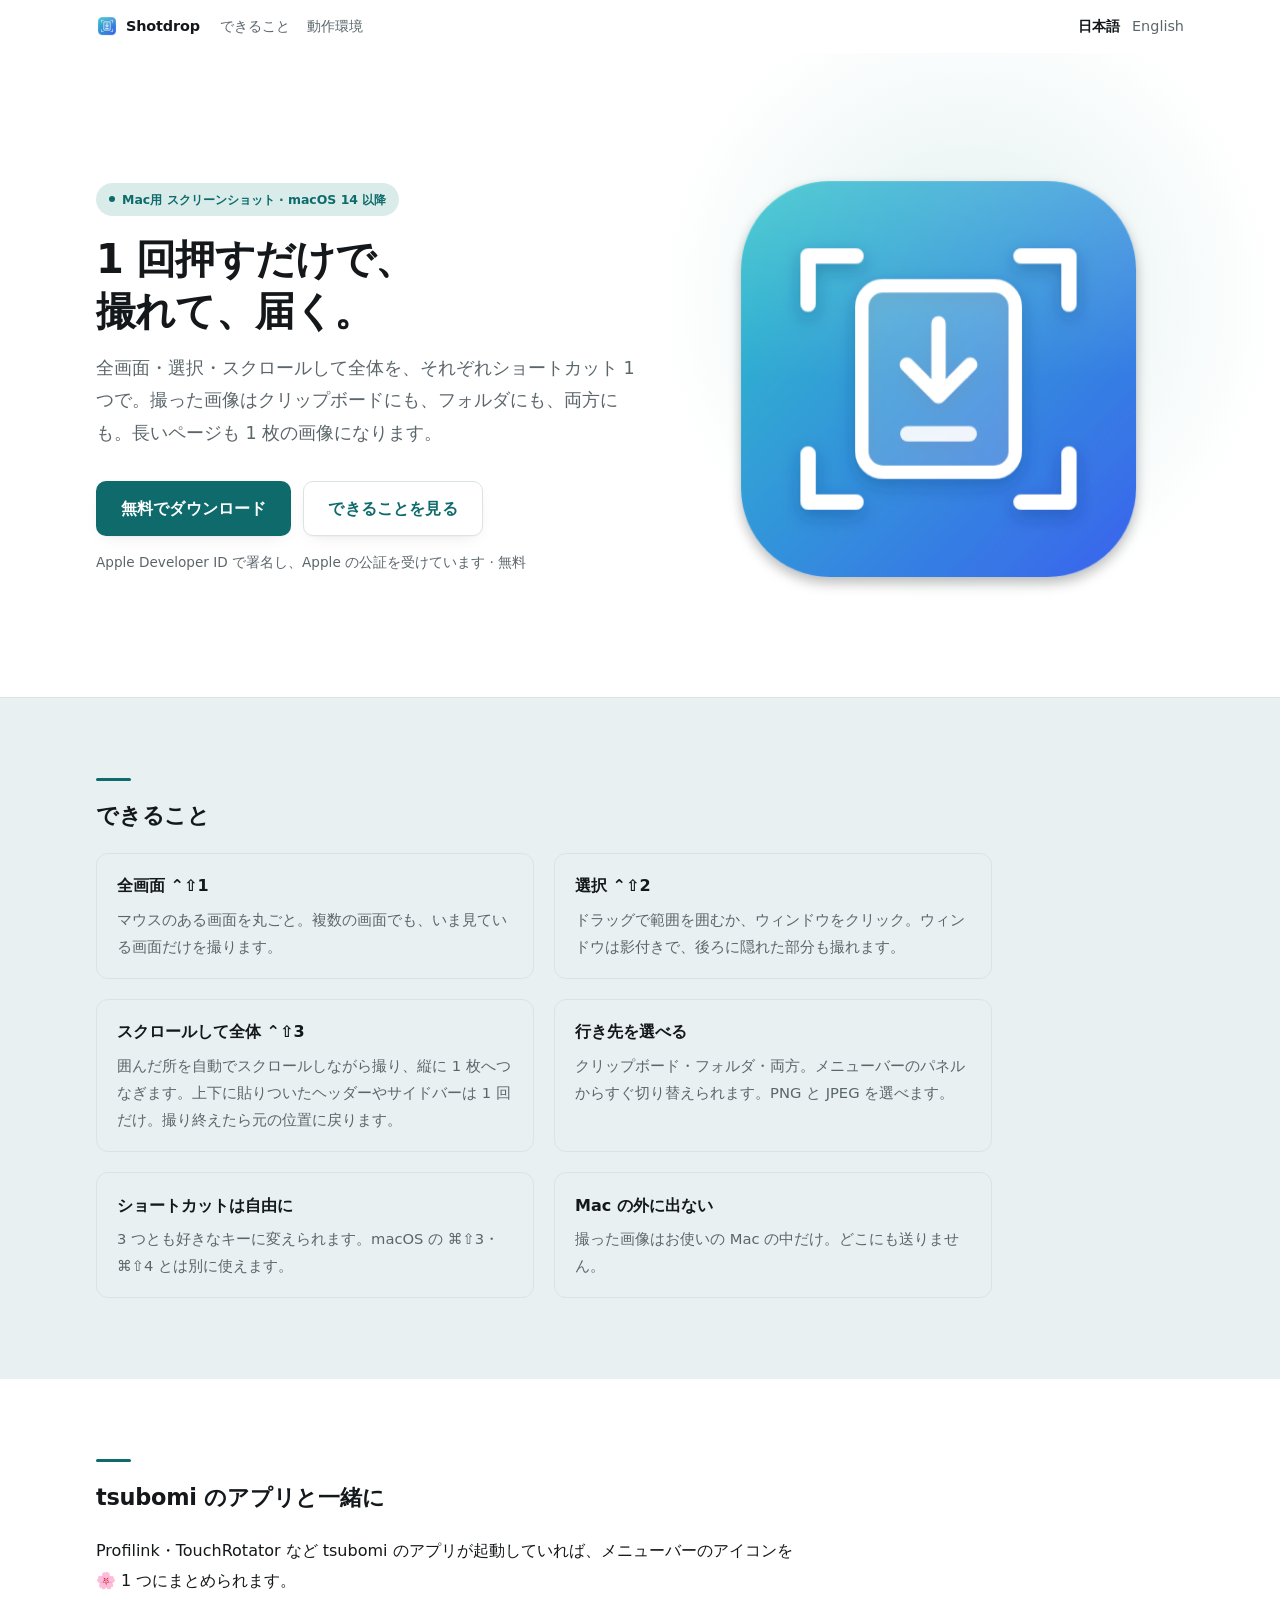
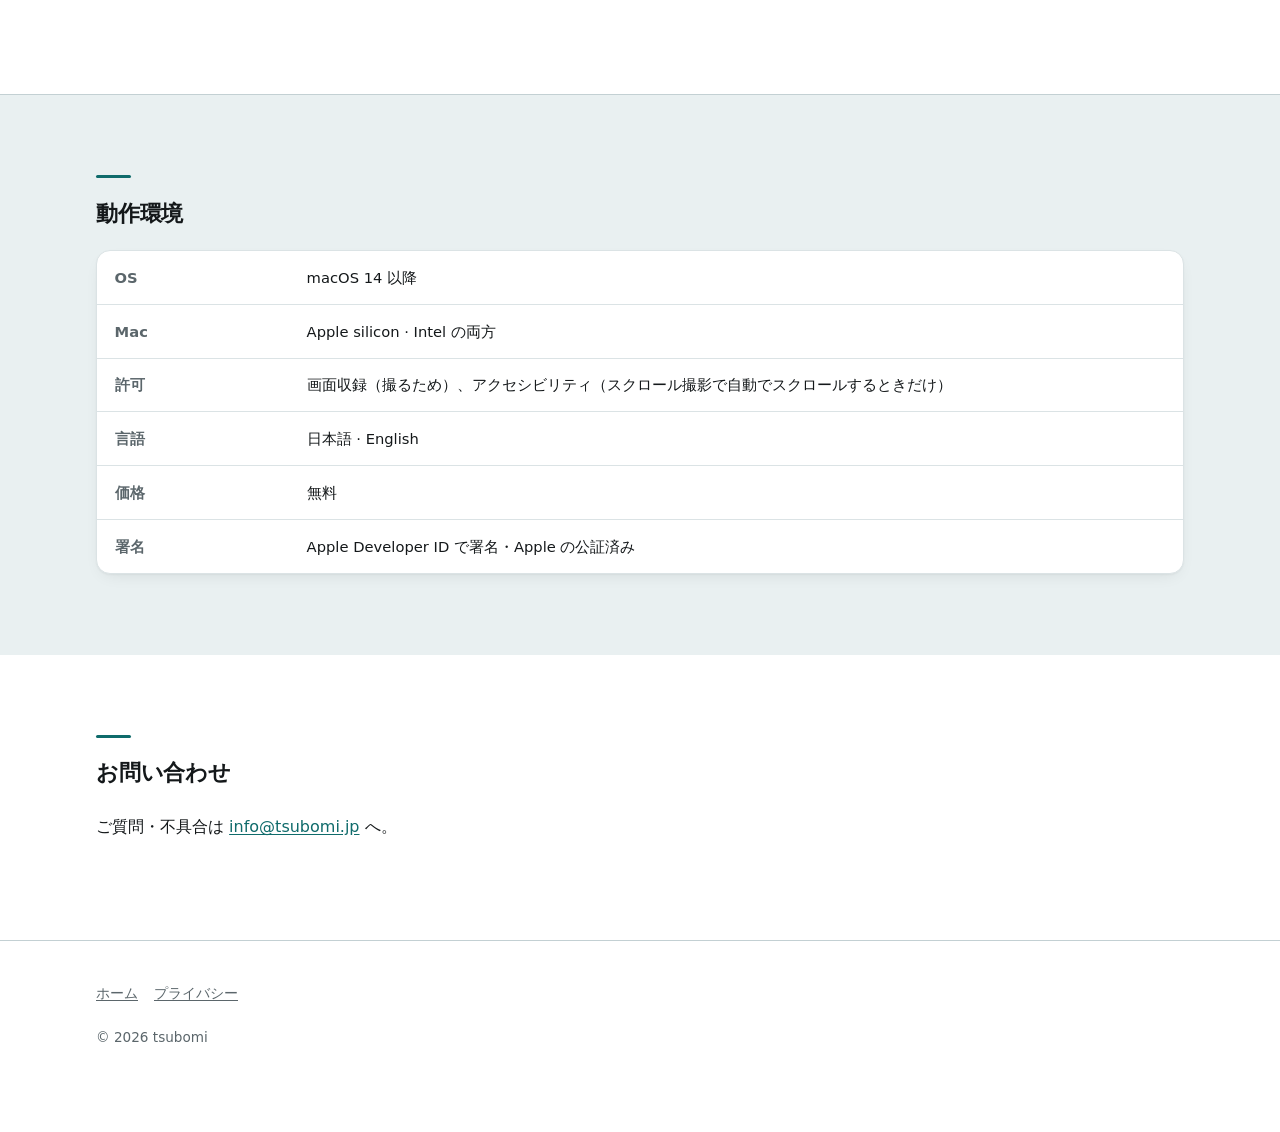
==== docs/index.html @ 03cbbf52 "サイトを更新する" ====
<!DOCTYPE html>
<html lang="ja">
<head>
<meta charset="utf-8">
<meta name="viewport" content="width=device-width, initial-scale=1">
<title>Shotdrop &mdash; Mac用 スクリーンショット</title>
<meta name="description" content="全画面・選択・スクロールして全体を、それぞれショートカット 1 つで。撮った画像はクリップボードにも、フォルダにも、両方にも。長いページも 1 枚の画像になります。">
<meta property="og:type" content="website">
<meta property="og:url" content="https://shotdrop.tsubomi.jp/">
<meta property="og:title" content="Shotdrop — Mac用 スクリーンショット">
<meta property="og:description" content="全画面・選択・スクロールして全体を、それぞれショートカット 1 つで。撮った画像はクリップボードにも、フォルダにも、両方にも。長いページも 1 枚の画像になります。">
<meta property="og:image" content="https://shotdrop.tsubomi.jp/appicon.png">
<link rel="alternate" hreflang="en" href="https://shotdrop.tsubomi.jp/en/">
<link rel="stylesheet" href="style.css">
<link rel="icon" href="appicon.png">
</head>
<body>
<header class="top"><div class="wrap">
  <a class="brand" href="index.html"><img src="appicon.png" alt="" width="22" height="22">Shotdrop</a>
  <nav class="links"><a href="#features">できること</a><a href="#specs">動作環境</a></nav>
  <nav class="langs"><a href="index.html" aria-current="true">日本語</a><a href="en/index.html">English</a></nav>
</div></header>

<div class="hero"><div class="wrap">
  <div>
    <p class="eyebrow"><i></i>Mac用 スクリーンショット &middot; macOS 14 以降</p>
    <h1>1 回押すだけで、<br>撮れて、届く。</h1>
    <p class="tagline">全画面・選択・スクロールして全体を、それぞれショートカット 1 つで。撮った画像はクリップボードにも、フォルダにも、両方にも。長いページも 1 枚の画像になります。</p>
    <div class="cta">
      <a class="button" href="https://github.com/tsubomi-devs/shotdrop-releases/releases/latest">無料でダウンロード</a>
      <a class="button ghost" href="#features">できることを見る</a>
    </div>
    <p class="note">Apple Developer ID で署名し、Apple の公証を受けています &middot; 無料</p>
  </div>
  <figure class="shot-figure">
    <img class="shot" src="appicon.png" alt="Shotdrop" width="256" height="256">
  </figure>
</div></div>

<section id="features"><div class="wrap">
  <h2>できること</h2>
  <div class="features">
    <div class="feature reveal">
      <h3>全画面 ⌃⇧1</h3>
      <p>マウスのある画面を丸ごと。複数の画面でも、いま見ている画面だけを撮ります。</p>
    </div>
    <div class="feature reveal">
      <h3>選択 ⌃⇧2</h3>
      <p>ドラッグで範囲を囲むか、ウィンドウをクリック。ウィンドウは影付きで、後ろに隠れた部分も撮れます。</p>
    </div>
    <div class="feature reveal">
      <h3>スクロールして全体 ⌃⇧3</h3>
      <p>囲んだ所を自動でスクロールしながら撮り、縦に 1 枚へつなぎます。上下に貼りついたヘッダーやサイドバーは 1 回だけ。撮り終えたら元の位置に戻ります。</p>
    </div>
    <div class="feature reveal">
      <h3>行き先を選べる</h3>
      <p>クリップボード・フォルダ・両方。メニューバーのパネルからすぐ切り替えられます。PNG と JPEG を選べます。</p>
    </div>
    <div class="feature reveal">
      <h3>ショートカットは自由に</h3>
      <p>3 つとも好きなキーに変えられます。macOS の ⌘⇧3・⌘⇧4 とは別に使えます。</p>
    </div>
    <div class="feature reveal">
      <h3>Mac の外に出ない</h3>
      <p>撮った画像はお使いの Mac の中だけ。どこにも送りません。</p>
    </div>
  </div>
</div></section>

<section><div class="wrap">
  <h2>tsubomi のアプリと一緒に</h2>
  <p>Profilink・TouchRotator など tsubomi のアプリが起動していれば、メニューバーのアイコンを 🌸 1 つにまとめられます。</p>
</div></section>

<section id="specs"><div class="wrap">
  <h2>動作環境</h2>
  <div class="scroller reveal"><table>
    <tr><th>OS</th><td>macOS 14 以降</td></tr>
    <tr><th>Mac</th><td>Apple silicon &middot; Intel の両方</td></tr>
    <tr><th>許可</th><td>画面収録（撮るため）、アクセシビリティ（スクロール撮影で自動でスクロールするときだけ）</td></tr>
    <tr><th>言語</th><td>日本語 &middot; English</td></tr>
    <tr><th>価格</th><td>無料</td></tr>
    <tr><th>署名</th><td>Apple Developer ID で署名・Apple の公証済み</td></tr>
  </table></div>
</div></section>

<section><div class="wrap">
  <h2>お問い合わせ</h2>
  <p>ご質問・不具合は <a href="mailto:info@tsubomi.jp">info@tsubomi.jp</a> へ。</p>
</div></section>

<footer><div class="wrap">
  <nav><a href="index.html">ホーム</a><a href="privacy.html">プライバシー</a></nav>
  <p>&copy; 2026 tsubomi</p>
</div></footer>
<script src="motion.js" defer></script>
</body>
</html>
---- docs/style.css ----
/* One stylesheet for every page and every language. */
:root {
  --ground: #ffffff;
  /* The band behind every other section. Biased towards the accent and dark
     enough to see: at #f5f7f8 the alternating sections were indistinguishable
     from the white ones, so the page read as one unbroken sheet. */
  --panel: #e9f0f1;
  --ink: #14181a;
  --muted: #5b666b;
  --rule: #dbe3e5;
  /* For the lines that have to carry a boundary on their own — between
     sections, and around a card that sits on the same colour as its ground. */
  --rule-strong: #c3d0d3;
  --accent: #0f6b6b;
  --accent-ink: #ffffff;
  --accent-soft: #d9ecea;
  --warn: #b23f3a;
  /* The wrong half of every before-and-after. Warm against the accent, so
     the problem and the fix are two colours rather than two glyphs. */
  --warn-soft: #fbe9e7;
  --glass: rgba(255, 255, 255, .72);
  /* On a Mac this is SF for the Latin letters and Hiragino for the
     Japanese, which is what every other app on the machine looks like. */
  --sans: -apple-system, BlinkMacSystemFont, "SF Pro Text", "Hiragino Sans",
          "Hiragino Kaku Gothic ProN", "Yu Gothic", "Noto Sans JP",
          "PingFang SC", "Microsoft YaHei", system-ui, sans-serif;
  --mono: ui-monospace, "SF Mono", Menlo, monospace;
  /* Two shadows on everything that lifts: a tight one for the edge, a wide
     soft one for the distance. One alone always looks like a sticker. */
  --shadow: 0 1px 2px rgba(16, 24, 26, .05), 0 14px 34px -10px rgba(16, 24, 26, .18);
  --shadow-soft: 0 1px 2px rgba(16, 24, 26, .04), 0 6px 18px -8px rgba(16, 24, 26, .12);
  /* Two widths: the page, and the longest a line of text is allowed to be.
     A wide screen should show more of the layout, not longer lines. */
  --page: 72rem;
  --measure: 44rem;
  --header: 3.6rem;
  /* Light only: the drawings, the screenshots and the palette were all
     built for one scheme, and half-lit versions of them looked worse than
     none. Declared so the browser's own controls follow. */
  color-scheme: light;
}

* { box-sizing: border-box; }
/* `display: inline-block` on .button otherwise wins over the browser's own
   [hidden] rule, and a button meant to be hidden shows anyway. */
[hidden] { display: none !important; }
html { scroll-behavior: smooth; }
body {
  margin: 0;
  background: var(--ground);
  color: var(--ink);
  font-family: var(--sans);
  font-size: 16px;
  line-height: 1.85;
  -webkit-font-smoothing: antialiased;
}
::selection { background: var(--accent-soft); color: var(--ink); }
:focus-visible {
  outline: 2px solid var(--accent);
  outline-offset: 3px;
  border-radius: 4px;
}
.wrap { max-width: var(--page); margin: 0 auto; padding: 0 2rem; }
@media (max-width: 40rem) { .wrap { padding: 0 1.25rem; } }

/* Paragraphs and lists stay readable however wide the window is; the
   figures, cards and tables are free to use the whole page. */
section > .wrap > p,
section > .wrap > ul,
section > .wrap > ol { max-width: var(--measure); }
/* The legal pages are one column of text; centred, they sit under the
   header rather than off to one side of a wide window. */
article { max-width: var(--measure); margin: 0 auto; }

/* Header — sticky and translucent, the way a toolbar behaves on this
   machine. The hairline and shadow only appear once the page has moved,
   so at rest the bar is not a line across an empty screen. */
.top {
  position: sticky; top: 0; z-index: 10;
  padding: .8rem 0;
  font-size: .9rem;
  background: var(--glass);
  -webkit-backdrop-filter: saturate(180%) blur(20px);
  backdrop-filter: saturate(180%) blur(20px);
  border-bottom: 1px solid transparent;
  transition: border-color .2s ease, box-shadow .2s ease;
}
.top.scrolled { border-bottom-color: var(--rule); box-shadow: 0 1px 12px rgba(16, 24, 26, .06); }
@supports not (backdrop-filter: blur(1px)) { .top { background: var(--ground); } }
.top .wrap { display: flex; align-items: center; gap: 1.25rem; flex-wrap: wrap; }
.brand {
  display: flex; align-items: center; gap: .5rem;
  font-weight: 700; text-decoration: none; color: var(--ink); letter-spacing: -.01em;
}
.brand img { width: 22px; height: 22px; border-radius: 5px; display: block; }
.links { display: flex; gap: 1.1rem; }
.links a {
  color: var(--muted); text-decoration: none;
  transition: color .15s ease;
}
.links a:hover { color: var(--ink); }
@media (max-width: 46rem) { .links { display: none; } }
.langs { margin-left: auto; display: flex; gap: .75rem; }
.langs a { color: var(--muted); text-decoration: none; transition: color .15s ease; }
.langs a:hover { color: var(--ink); }
.langs a[aria-current="true"] { color: var(--ink); font-weight: 700; }

/* Anchors land below the sticky bar rather than under it. */
section[id] { scroll-margin-top: calc(var(--header) + 1rem); }

/* Hero — two columns once there is room for them, so a desktop window is
   not one narrow ribbon of text down the middle. The wash behind it is one
   soft circle of the accent, the only decoration on the page. */
.hero {
  position: relative; overflow: hidden;
  padding: 4rem 0 3.5rem; border-bottom: 1px solid var(--rule);
}
.hero::before {
  content: ""; position: absolute; z-index: -1;
  top: -30%; right: -10%; width: 55rem; height: 55rem;
  background: radial-gradient(closest-side, var(--accent-soft), transparent 70%);
  opacity: .8; pointer-events: none;
}
.hero .wrap { display: grid; gap: 2.5rem; align-items: center; }
@media (min-width: 60rem) {
  .hero { padding: 5rem 0 4.5rem; }
  .hero .wrap { grid-template-columns: minmax(0, 1.1fr) minmax(0, 1fr); gap: 3.5rem; }
}
.eyebrow {
  display: inline-flex; align-items: center; gap: .45rem;
  margin: 0 0 1.1rem; padding: .3rem .8rem;
  background: var(--accent-soft); color: var(--accent);
  border-radius: 999px; font-size: .78rem; font-weight: 600;
}
.eyebrow i {
  width: 6px; height: 6px; border-radius: 50%; background: currentColor;
  animation: blink 2.4s ease-in-out infinite;
}
h1 {
  font-size: 2.25rem; line-height: 1.3; margin: 0 0 .9rem;
  font-weight: 700; letter-spacing: -.02em;
  text-wrap: balance;
  /* Japanese and Chinese break between any two characters. Left alone, a
     heading splits a word in half at exactly the wrong width. */
  line-break: strict; overflow-wrap: normal;
}
@media (min-width: 60rem) { h1 { font-size: 2.5rem; } }
.tagline { font-size: 1.1rem; color: var(--muted); margin: 0 0 2rem; max-width: 34rem; }
.cta { display: flex; gap: .75rem; flex-wrap: wrap; align-items: center; }
.button {
  display: inline-block; padding: .72rem 1.5rem; border-radius: 10px;
  background: var(--accent); color: var(--accent-ink);
  text-decoration: none; font-weight: 600; letter-spacing: .01em;
  border: 1px solid transparent; box-shadow: var(--shadow-soft);
  transition: transform .12s ease, box-shadow .12s ease, border-color .12s ease;
}
.button:hover { transform: translateY(-1px); box-shadow: var(--shadow); }
.button:active { transform: translateY(0); box-shadow: none; }
.button.ghost {
  background: var(--ground); color: var(--accent);
  border-color: var(--rule); box-shadow: var(--shadow-soft);
}
.button.ghost:hover { border-color: var(--accent); }
.note { color: var(--muted); font-size: .85rem; margin: .9rem 0 0; max-width: var(--measure); }

/* The screenshots are framed as windows — three lights and a title bar — so
   a picture of one pane reads as the app rather than as a cropped rectangle.
   Held to 460px: the captures are 590px wide and no more, and shown any
   larger a Retina screen stretches them and they go soft. */
.macwin {
  max-width: 460px; border-radius: 12px; overflow: hidden;
  background: var(--ground); border: 1px solid var(--rule);
  box-shadow: var(--shadow);
  transition: transform .3s ease, box-shadow .3s ease;
}
.macwin:hover { transform: translateY(-2px); }
.macwin-bar {
  display: flex; align-items: center; gap: 6px;
  padding: .5rem .7rem; border-bottom: 1px solid var(--rule);
  background: linear-gradient(180deg, var(--panel), var(--ground));
}
.macwin-bar i { width: 11px; height: 11px; border-radius: 50%; }
.macwin-bar i:nth-child(1) { background: #ff5f57; }
.macwin-bar i:nth-child(2) { background: #febc2e; }
.macwin-bar i:nth-child(3) { background: #28c840; }
.macwin-bar span { margin-left: .4rem; font-size: .72rem; font-weight: 600; color: var(--muted); }
img.shot { display: block; width: 100%; height: auto; margin: 0; }
/* アプリの画面写真は、撮った大きさ（pt）より大きく引き伸ばさない。写真は 3 倍の細かさで
   撮っているので、この上限までなら Retina の画面でもくっきり見える。 */
img.shot.menu-panel { max-width: 380px; border-radius: 26px; box-shadow: 0 18px 50px rgba(0,0,0,.18), 0 0 0 1px rgba(0,0,0,.06); }
.macwin.app { max-width: 440px; margin: 0 auto; }
.shot-figure { margin: 0; display: grid; justify-items: center; }
.shot-figure figcaption { max-width: 460px; margin-top: .9rem; font-size: .8rem; color: var(--muted); }
@media (max-width: 60rem) { .shot-figure { margin-top: 1rem; } }

/* Sections. Every other one sits on a band of colour, so where one topic
   ends and the next begins is visible from across the room rather than
   only on the hairline between them. */
section { padding: 3.5rem 0; border-bottom: 1px solid var(--rule-strong); }
@media (min-width: 60rem) { section { padding: 5rem 0; } }
/* Odd rather than even: the first section is the long one, and its four
   features need a band behind them for the cards to sit on. */
body > section:nth-of-type(odd) { background: var(--panel); border-bottom-color: transparent; }
/* A short accent rule over each heading — the mark that says a new section
   starts here. */
h2 {
  position: relative; padding-top: 1.1rem;
  font-size: 1.4rem; margin: 0 0 1rem; letter-spacing: -.01em; text-wrap: balance;
}
h2::before {
  content: ""; position: absolute; top: 0; left: 0;
  width: 2.2rem; height: 3px; border-radius: 2px; background: var(--accent);
}
/* The one line under a section heading. Short by design: everything else
   belongs to the feature it describes. */
.lede { margin: 0 0 2.5rem; color: var(--muted); font-size: 1rem; }
h3 { font-size: 1rem; margin: 2rem 0 .3rem; }
p { margin: 1.15rem 0; }
ul, ol { padding-left: 1.3rem; margin: .8rem 0; }
li { margin: .35rem 0; }
a { color: var(--accent); text-underline-offset: 2px; }
code { font-family: var(--mono); font-size: .88em; background: var(--panel); padding: .1em .35em; border-radius: 4px; }

.features { display: grid; gap: 1.25rem; grid-template-columns: repeat(auto-fit, minmax(15rem, 1fr)); }
/* Two by two rather than three and a gap. */
@media (min-width: 56rem) { .features { grid-template-columns: 1fr 1fr; max-width: 56rem; } }
/* Tinted, because this section sits on the white band: a white card on a
   white ground is a rectangle of hairline and nothing else. */
.feature {
  background: var(--panel); border: 1px solid var(--rule); border-radius: 12px;
  padding: 1.1rem 1.25rem;
  transition: transform .2s ease, box-shadow .2s ease, border-color .2s ease;
}
.feature:hover { transform: translateY(-2px); box-shadow: var(--shadow); border-color: var(--accent); }
.feature h3 { margin: 0 0 .3rem; }
.feature p { margin: 0; font-size: .92rem; color: var(--muted); }

/* A feature and the picture of it, side by side; every other one flipped so
   the page alternates instead of marching down one edge. */
/* Each one is a card. A rule and a stretch of white between them was not
   enough — four features read as one continuous column of text, with no
   sign of where one ended and the next began. An edge all the way round
   says it plainly. */
.showcase {
  display: grid; gap: 1.75rem; align-items: start;
  background: var(--ground); border: 1px solid var(--rule);
  border-radius: 16px; padding: 1.6rem; box-shadow: var(--shadow-soft);
}
@media (min-width: 56rem) { .showcase { padding: 2.25rem; } }
.showcase + .showcase { margin-top: 1.5rem; }
.showcase-text { max-width: var(--measure); }
.showcase-text h3 {
  display: flex; align-items: baseline; gap: .6rem;
  font-size: 1.2rem; margin: 0 0 .4rem; letter-spacing: -.01em;
}
.showcase-text .num {
  flex: none; width: 1.6rem; height: 1.6rem; border-radius: 50%;
  background: var(--accent); color: var(--accent-ink);
  font-size: .8rem; font-weight: 700; line-height: 1.6rem; text-align: center;
  align-self: flex-start; transform: translateY(.15rem);
}
.showcase-text p { margin: 1rem 0 0; color: var(--muted); font-size: .95rem; }
.showcase-text .step {
  margin-top: 1.4rem; padding-left: .9rem; border-left: 2px solid var(--accent-soft);
  font-size: .85rem; color: var(--muted);
}
.showcase-text .step b { color: var(--ink); }
@media (min-width: 56rem) {
  .showcase { grid-template-columns: minmax(0, 1fr) minmax(0, 1fr); gap: 3rem; }
  .showcase.flip .showcase-text { order: 2; }
}

/* Figures. These are drawings, not screenshots: they explain what happens,
   and they are built from the page's own colours so they follow the theme. */
.fig { margin: 0; }
.fig figcaption { margin-top: .8rem; font-size: .82rem; color: var(--muted); line-height: 1.7; }
.stage {
  background: var(--panel); border: 1px solid var(--rule); border-radius: 14px;
  padding: 1.15rem;
}

/* Touch offset: the same panel with the correction off and on. */
.compare { display: grid; grid-template-columns: 1fr 1fr; gap: 1rem; }
.case { text-align: center; }
.case .stand { display: block; width: 22%; height: 9px; margin: 0 auto; background: #cfd8da; }
.case .stand::after {
  content: ""; display: block; width: 300%; height: 6px; margin: 0 -100%;
  border-radius: 3px; background: #cfd8da;
}
.case b { display: block; margin-top: .8rem; font-size: .82rem; }
.case.bad b { color: var(--warn); }
.case.good b { color: var(--accent); }
/* Drawn as the monitor it is: a dark bezel, and a neck and foot below. */
.panel {
  position: relative; aspect-ratio: 3 / 4; border-radius: 10px;
  border: 7px solid #2f3a3e; background: var(--ground);
  background-image: linear-gradient(var(--rule) 1px, transparent 1px),
                    linear-gradient(90deg, var(--rule) 1px, transparent 1px);
  background-size: 25% 25%;
}
.touch {
  position: absolute; left: 30%; top: 30%;
  width: 1.5rem; height: 1.5rem; margin: -.75rem 0 0 -.75rem;
  border-radius: 50%; border: 2px solid var(--accent); background: var(--accent-soft);
}
.touch::after {
  content: ""; position: absolute; inset: -.45rem;
  border-radius: 50%; border: 1px dashed var(--accent); opacity: .45;
}
/* The finger is still on the glass, so the touch keeps ringing. */
.touch::before {
  content: ""; position: absolute; inset: -2px;
  border-radius: 50%; border: 2px solid var(--accent);
  animation: ripple 2.4s cubic-bezier(.2, .6, .3, 1) infinite;
}
/* The macOS arrow, drawn rather than fetched. */
.pointer {
  position: absolute; width: 14px; height: 21px; background: var(--ink);
  clip-path: polygon(0% 0%, 0% 89%, 33% 67%, 58% 100%, 75% 94%, 50% 61%, 92% 61%);
}
.case.bad .pointer { left: 30%; top: 68%; }
.case.good .pointer { left: calc(30% + 1px); top: calc(30% + 1px); }
.offset {
  position: absolute; left: 30%; top: 34%; height: 34%;
  border-left: 2px dashed var(--warn);
}
.offset span {
  position: absolute; left: .5rem; top: 50%; transform: translateY(-50%);
  font-size: .7rem; color: var(--warn); white-space: nowrap;
}

/* What a touch does. Two columns so the gesture and its result read as a
   pair rather than a sentence. */
.gestures div {
  display: flex; gap: 1rem; align-items: baseline;
  padding: .6rem .7rem; border-radius: 6px; font-size: .9rem;
}
/* Banded rather than ruled. Six hairlines in a row read as a form to fill
   in; the bands read as a list of pairs, which is what this is. */
.gestures div:nth-child(odd) { background: var(--ground); }
.gestures b { flex: none; width: 10rem; overflow-wrap: anywhere; }
.gestures span { color: var(--muted); }
/* On a phone the two columns do not fit, so the result moves to its own
   line. Both halves have to be blocks and the result needs its arrow:
   left inline they ran together and read as one word — 「タップクリック」. */
@media (max-width: 32rem) {
  .gestures div { display: block; }
  .gestures b { display: block; width: auto; }
  .gestures span { display: block; }
  .gestures span::before { content: "→ "; color: var(--accent); font-weight: 700; }
}

/* The menu bar popup. Same rows the app puts there. */
.mock { padding: 1rem; }
.mock-bar {
  display: flex; align-items: center; gap: .5rem;
  padding: .2rem .6rem; border-radius: 7px;
  background: var(--ground); border: 1px solid var(--rule);
  font-size: .7rem; color: var(--muted);
}
.mock-bar .spacer { margin-left: auto; }
.mock-bar .glyph { width: 15px; height: 15px; display: block; }
.pop {
  width: min(17rem, 100%); margin: .5rem 0 0 auto; padding: .6rem;
  background: var(--ground); border: 1px solid var(--rule); border-radius: 14px;
  box-shadow: var(--shadow);
  font-size: .72rem; line-height: 1.5;
  transform-origin: top right;
}
.pop-head { display: flex; align-items: center; gap: .55rem; }
.pop-icon { width: 32px; height: 32px; flex: none; display: block; }
.pop-head b { display: block; font-size: .8rem; }
.pop-head small { color: var(--muted); font-size: .68rem; }
.pop-head .live { color: #2e9e5b; }
.sw {
  margin-left: auto; flex: none; position: relative;
  width: 30px; height: 18px; border-radius: 9px; background: var(--accent);
}
.sw::after {
  content: ""; position: absolute; top: 2px; right: 2px;
  width: 14px; height: 14px; border-radius: 50%; background: #fff;
}
.pop-card {
  margin-top: .5rem; padding: .5rem .6rem;
  background: var(--panel); border: 1px solid var(--rule); border-radius: 10px;
}
.pop-row { display: flex; align-items: center; gap: .5rem; margin: .2rem 0; }
.pop-row .dim { color: var(--muted); }
.pop-row .push { margin-left: auto; }
.bar { flex: 1; height: 4px; border-radius: 2px; background: var(--rule); position: relative; }
.bar i { position: absolute; left: 0; top: 0; bottom: 0; border-radius: 2px; background: var(--accent); }
.seg { display: flex; margin-top: .45rem; border: 1px solid var(--rule); border-radius: 6px; overflow: hidden; }
.seg span { flex: 1; text-align: center; padding: .1rem 0; font-size: .68rem; color: var(--muted); }
.seg span.on { background: var(--accent); color: var(--accent-ink); font-weight: 700; }
.pop-btn {
  margin-top: .5rem; padding: .35rem; border-radius: 8px; text-align: center;
  background: var(--accent); color: var(--accent-ink); font-weight: 700;
}
.pop-link { margin-top: .35rem; text-align: center; color: var(--accent); }
.pop-label { color: var(--muted); font-size: .68rem; }

/* Window layout. The first drawing of this was two abstract rectangles and
   nobody could tell what they were looking at. It is a proper illustration
   now — an external monitor on its stand and a laptop on its base, drawn in
   docs/desk-*.svg — with the labels kept out here so every language can
   write its own. */
.desks { display: grid; gap: .9rem; }
.desk-label { margin: 0 0 .55rem; font-size: .78rem; color: var(--muted); }
.desk-label b { color: var(--ink); font-weight: 700; margin-right: .45rem; }
.desk.after .desk-label b { color: var(--accent); }
.desk img { display: block; width: 100%; height: auto; }
.desk-legend {
  display: grid; grid-template-columns: 45% 55%;
  margin: .35rem 0 0; font-size: .72rem; color: var(--muted); text-align: center;
}
.desk-arrow { margin: 0; text-align: center; font-size: .75rem; color: var(--muted); }
.desk-arrow em { font-style: normal; color: var(--accent); font-weight: 700; }

/* Price — the number, then what it buys, in a card that looks like the
   thing you are about to press. */
.price {
  background: var(--accent-soft); border-radius: 16px; padding: 1.5rem;
  display: grid; gap: 1.5rem; align-items: center;
}
@media (min-width: 48rem) { .price { grid-template-columns: auto minmax(0, 1fr); padding: 2rem 2.25rem; } }
.price p { margin: .4rem 0; }
.price .amount { font-size: 2.4rem; font-weight: 700; margin: 0; white-space: nowrap; letter-spacing: -.02em; }
.price .amount small { display: block; font-size: .85rem; font-weight: 600; color: var(--muted); letter-spacing: 0; }
.price-list { list-style: none; margin: 0; padding: 0; display: grid; gap: .55rem; }
/* The tick hangs in the margin rather than being a flex item. As a flex
   row every run of text in the line became an item of its own, so the
   sentence was chopped into columns and, on a phone, wrapped mid-phrase. */
.price-list li {
  position: relative; margin: 0; padding-left: 1.5rem; font-size: .92rem;
}
.price-list li::before {
  content: "✓"; position: absolute; left: 0; top: 0;
  color: var(--accent); font-weight: 700;
}

/* Specs, in a card rather than a bare table. */
.scroller {
  overflow-x: auto;
  background: var(--ground); border: 1px solid var(--rule); border-radius: 14px;
  box-shadow: var(--shadow-soft);
}
table { border-collapse: collapse; width: 100%; font-size: .92rem; }
th, td { text-align: left; padding: .8rem 1.1rem; border-bottom: 1px solid var(--rule); vertical-align: top; }
tr:last-child th, tr:last-child td { border-bottom: 0; }
th { color: var(--muted); font-weight: 700; width: 12rem; white-space: nowrap; }
/* On a phone there is no room for two columns: a 12rem label column left
   the wide rows breaking one character at a time (「販売業/者」). The label
   goes above its value instead, and the row keeps the rule under it. */
@media (max-width: 34rem) {
  table, tbody, tr, th, td { display: block; width: auto; }
  tr { border-bottom: 1px solid var(--rule); }
  tr:last-child { border-bottom: 0; }
  th, td { border-bottom: 0; white-space: normal; }
  th { padding: .8rem 1.1rem 0; }
  td { padding: .1rem 1.1rem .8rem; }
}
article .scroller { border: 0; box-shadow: none; background: none; }

footer { padding: 2.5rem 0 4rem; color: var(--muted); font-size: .85rem; }
footer nav { display: flex; gap: 1rem; flex-wrap: wrap; margin-bottom: 1rem; }
footer a { color: var(--muted); transition: color .15s ease; }
footer a:hover { color: var(--ink); }

article h2:first-of-type { margin-top: 0; }
article section { border: 0; padding: 1.5rem 0 0; }

/* ---- Motion -------------------------------------------------------------
   Everything here is decoration: the page is complete and readable with all
   of it switched off, which is what happens when the visitor asks for less
   movement, and when the script does not run (the .js class is set by it). */
@keyframes rise { from { opacity: 0; transform: translateY(14px); } to { opacity: 1; transform: none; } }
@keyframes ripple { 0% { transform: scale(1); opacity: .5; } 70%, 100% { transform: scale(2.1); opacity: 0; } }
@keyframes blink { 0%, 100% { opacity: 1; } 50% { opacity: .35; } }
@keyframes popin { from { opacity: 0; transform: scale(.94) translateY(-6px); } to { opacity: 1; transform: none; } }
@keyframes knob { from { transform: translateX(-12px); } to { transform: none; } }
@keyframes settle { from { opacity: 0; transform: translateY(10px) scale(.96); } to { opacity: 1; transform: none; } }

/* The hero is on screen at load, so it plays straight away, one line after
   the next rather than all at once. */
.js .hero .wrap > * > *,
.js .hero .wrap > figure { animation: rise .7s cubic-bezier(.2, .7, .3, 1) both; }
.js .hero .eyebrow { animation-delay: .02s; }
.js .hero h1 { animation-delay: .08s; }
.js .hero .tagline { animation-delay: .16s; }
.js .hero .cta { animation-delay: .24s; }
.js .hero .note { animation-delay: .32s; }
.js .hero .shot-figure { animation-delay: .3s; }

/* Everything below waits until it is nearly in view. */
.js .reveal { opacity: 0; transform: translateY(16px); transition: opacity .7s cubic-bezier(.2, .7, .3, 1), transform .7s cubic-bezier(.2, .7, .3, 1); }
.js .reveal.in { opacity: 1; transform: none; }
.js .reveal:nth-child(2) { transition-delay: .06s; }
.js .reveal:nth-child(3) { transition-delay: .12s; }
.js .reveal:nth-child(4) { transition-delay: .18s; }

/* The popup arrives the way a popover does, and its switch lands a moment
   after the panel it sits in. */
.js .reveal.in .pop { animation: popin .5s cubic-bezier(.2, .8, .25, 1) both; }
.js .reveal.in .sw::after { animation: knob .45s .35s cubic-bezier(.2, .8, .25, 1) both; }
/* The restored desk arrives a moment after the one above it, so the two
   read as before and after rather than as one picture. */
.js .reveal.in .desk.after { animation: settle .6s .25s cubic-bezier(.2, .8, .25, 1) both; }

@media (prefers-reduced-motion: reduce) {
  html { scroll-behavior: auto; }
  *, *::before, *::after {
    animation-duration: .001ms !important;
    animation-iteration-count: 1 !important;
    transition-duration: .001ms !important;
    /* The delays have to go too. Zeroing only the duration leaves the
       staggered pieces holding their opening frame — which `both` fills
       backwards, so they sit invisible — and then popping into place when
       the delay runs out. That pop is the movement the visitor asked not
       to see. */
    animation-delay: .001ms !important;
    transition-delay: .001ms !important;
  }
  .js .reveal { opacity: 1; transform: none; }
}

/* Before and after, in two lines, so a visitor who reads nothing else still
   knows what each feature changes. */
/* Two filled rows rather than two lines of text with a mark in front. The
   colour is the message: the warm one is what the machine does on its own,
   the accent one is what changes. A reader who scans and never stops still
   gets the whole page from these. */
.ba { display: grid; gap: .4rem; margin: 1.1rem 0 0; }
.ba div {
  display: flex; gap: .55rem; align-items: baseline;
  padding: .5rem .8rem; border-radius: 8px;
  font-size: .88rem; line-height: 1.6;
}
.ba div::before { flex: none; font-weight: 700; }
.ba .before { background: var(--warn-soft); color: var(--ink); }
.ba .before::before { content: "✗"; color: var(--warn); }
.ba .after { background: var(--accent-soft); color: var(--ink); }
.ba .after::before { content: "✓"; color: var(--accent); }
.ba b { font-weight: 700; margin-right: .35rem; }
.ba .before b { color: var(--warn); }
.ba .after b { color: var(--accent); }
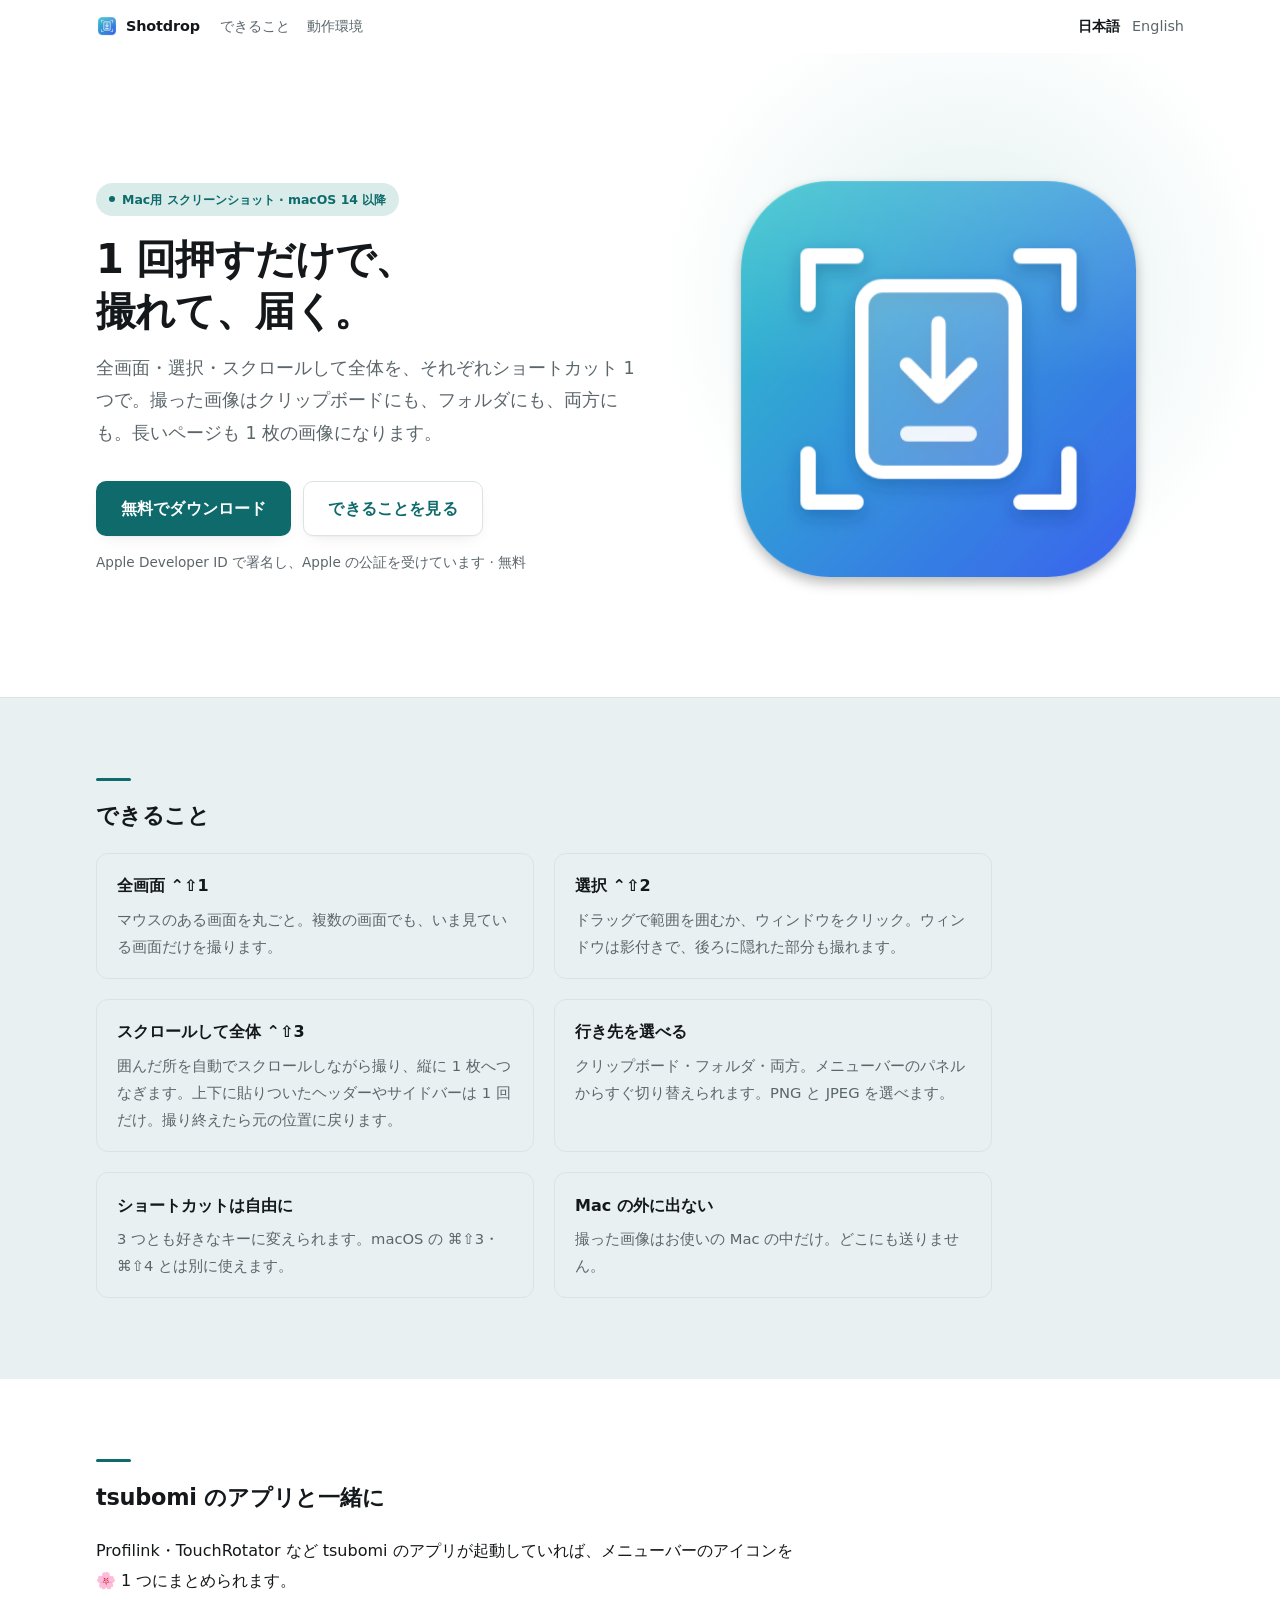
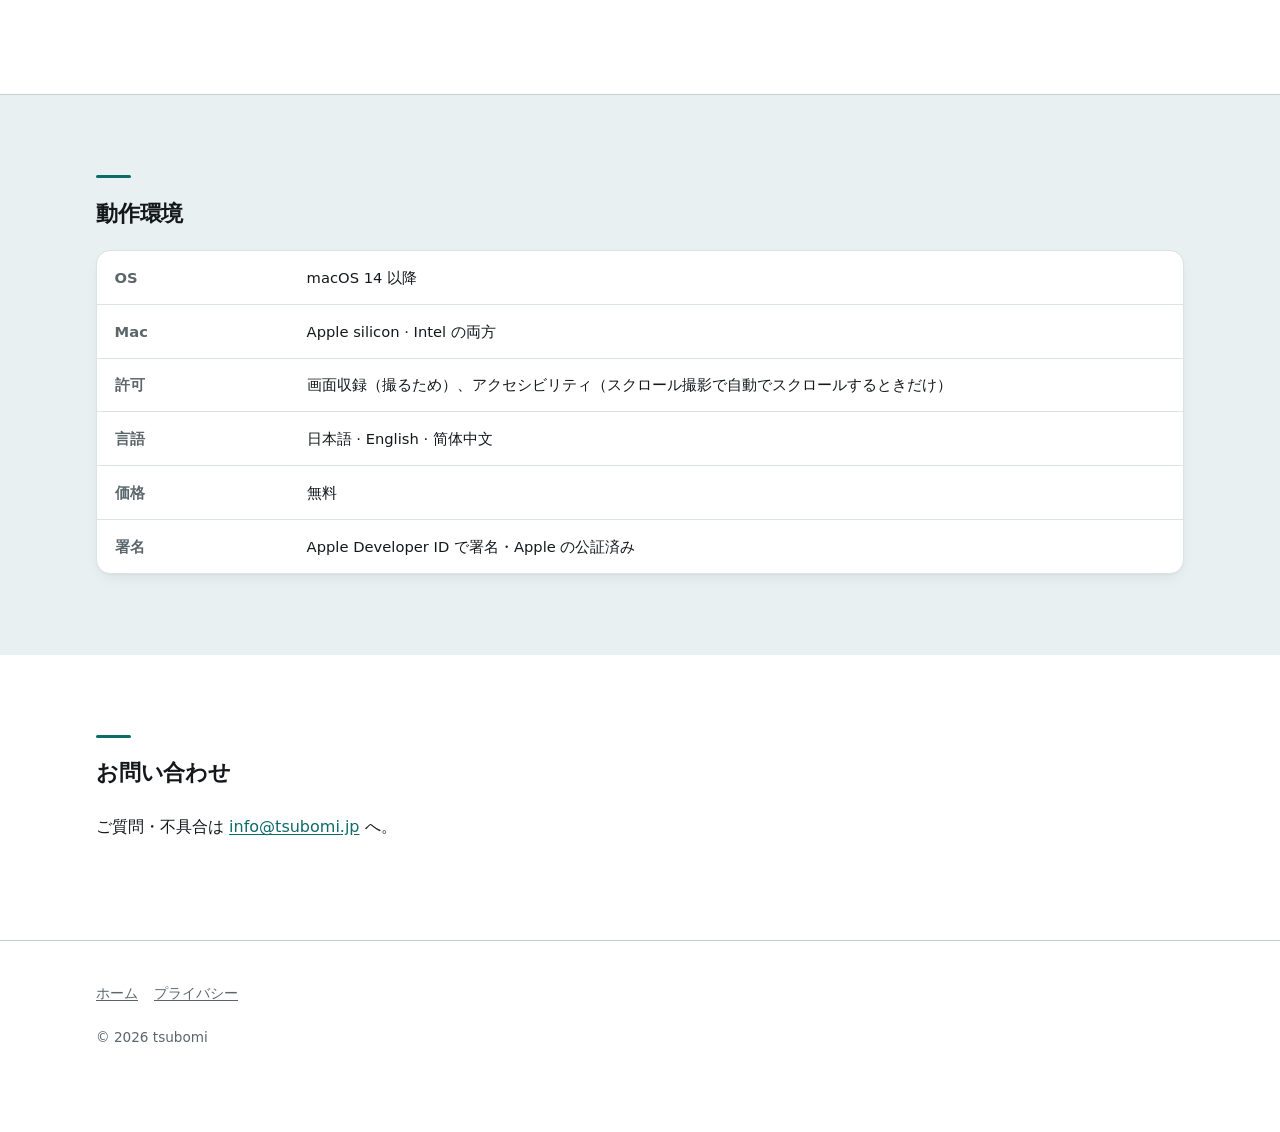
==== commit 948372cc: "サイトを更新する" ====
--- a/docs/index.html
+++ b/docs/index.html
@@ -78,7 +78,7 @@
     <tr><th>OS</th><td>macOS 14 以降</td></tr>
     <tr><th>Mac</th><td>Apple silicon &middot; Intel の両方</td></tr>
     <tr><th>許可</th><td>画面収録（撮るため）、アクセシビリティ（スクロール撮影で自動でスクロールするときだけ）</td></tr>
-    <tr><th>言語</th><td>日本語 &middot; English</td></tr>
+    <tr><th>言語</th><td>日本語 &middot; English &middot; 简体中文</td></tr>
     <tr><th>価格</th><td>無料</td></tr>
     <tr><th>署名</th><td>Apple Developer ID で署名・Apple の公証済み</td></tr>
   </table></div>
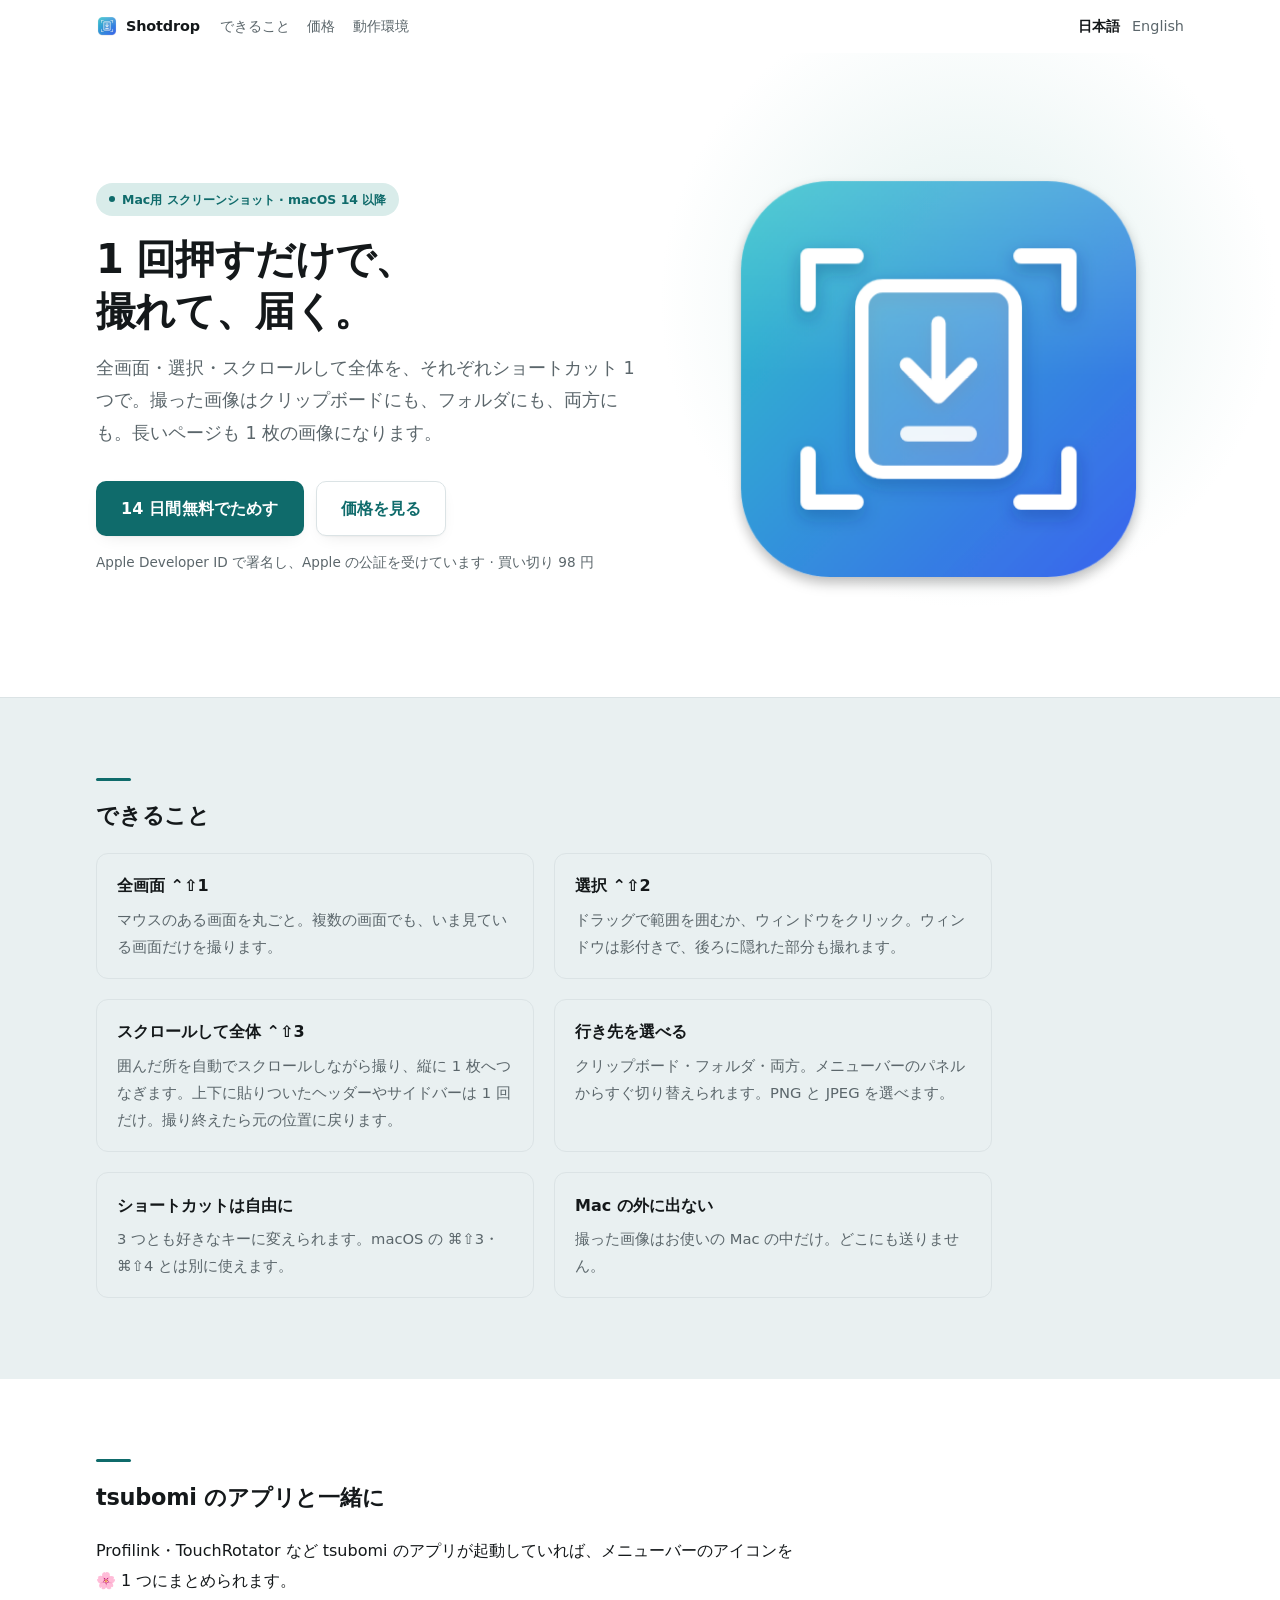
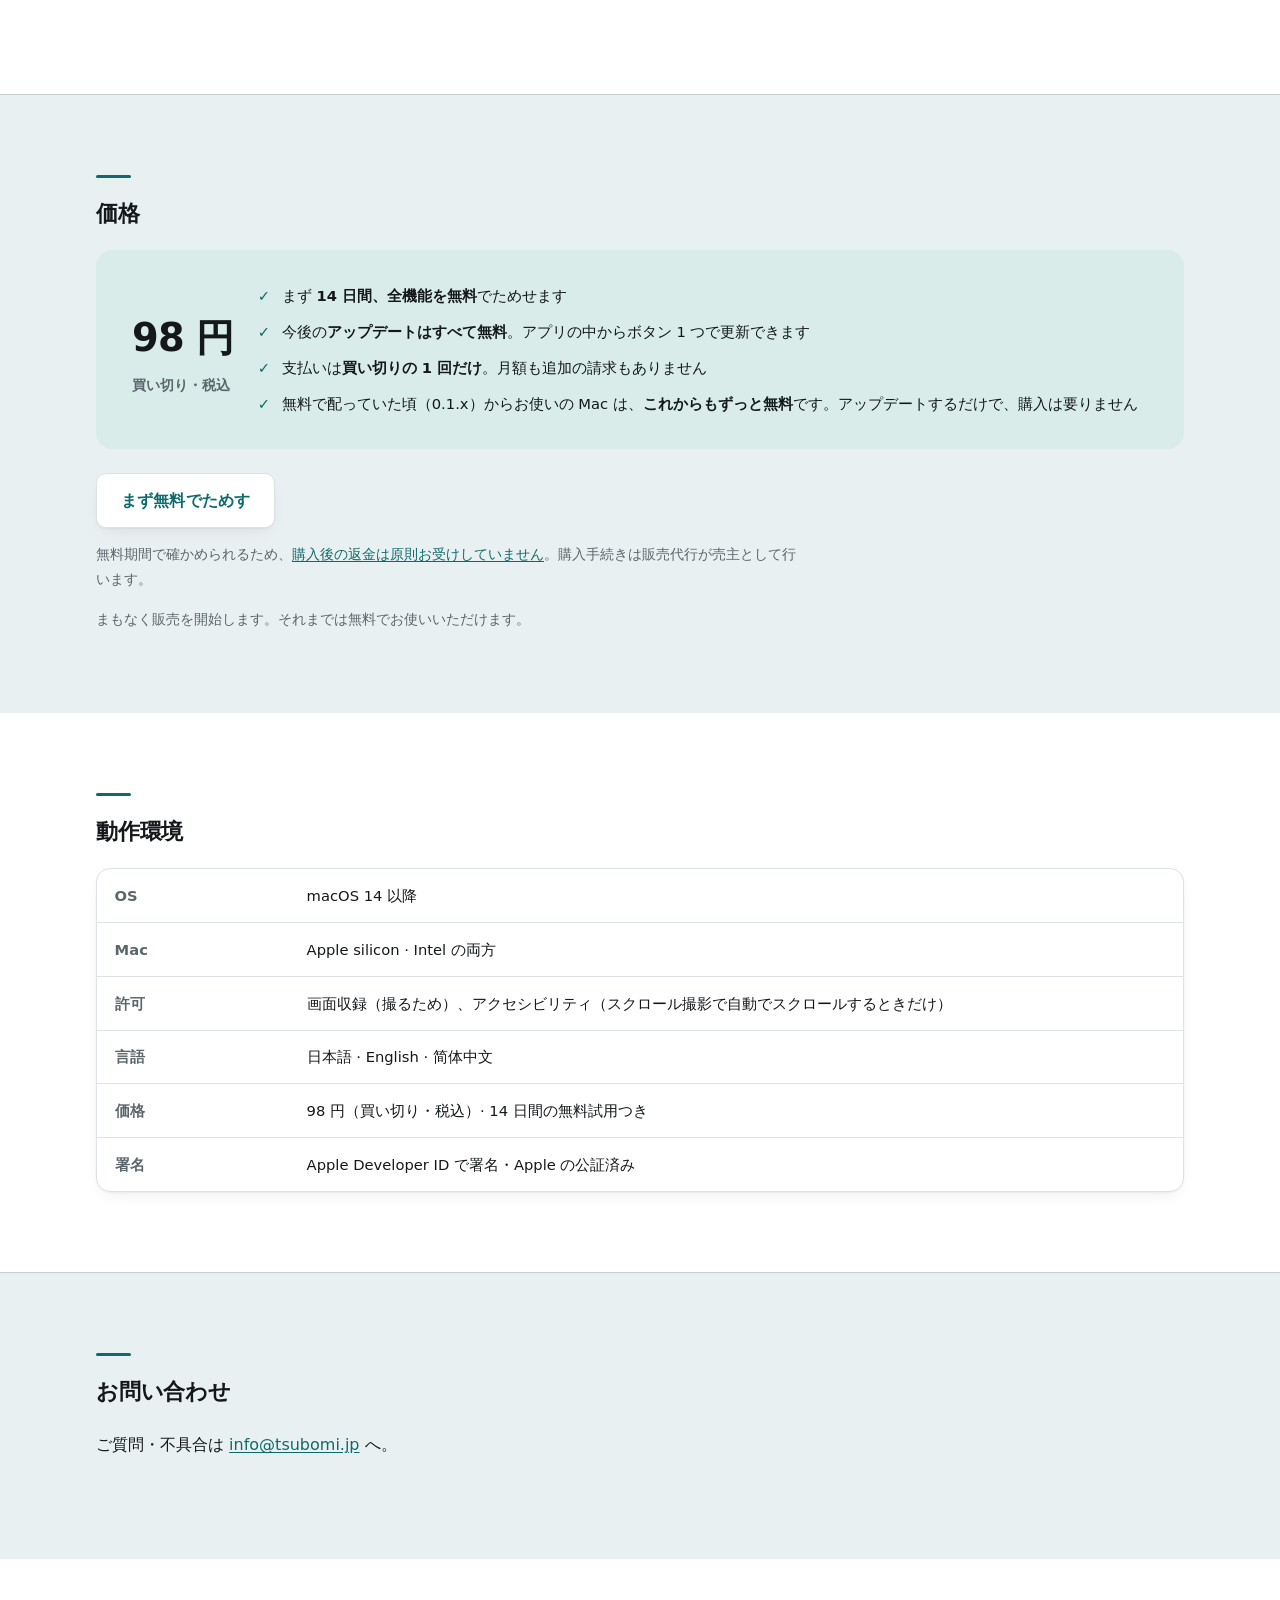
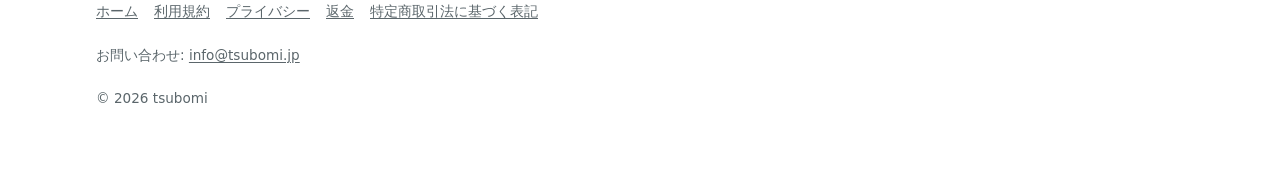
==== commit fc5babf8: "サイトを更新する" ====
--- a/docs/index.html
+++ b/docs/index.html
@@ -17,7 +17,7 @@
 <body>
 <header class="top"><div class="wrap">
   <a class="brand" href="index.html"><img src="appicon.png" alt="" width="22" height="22">Shotdrop</a>
-  <nav class="links"><a href="#features">できること</a><a href="#specs">動作環境</a></nav>
+  <nav class="links"><a href="#features">できること</a><a href="#price">価格</a><a href="#specs">動作環境</a></nav>
   <nav class="langs"><a href="index.html" aria-current="true">日本語</a><a href="en/index.html">English</a></nav>
 </div></header>
 
@@ -27,10 +27,10 @@
     <h1>1 回押すだけで、<br>撮れて、届く。</h1>
     <p class="tagline">全画面・選択・スクロールして全体を、それぞれショートカット 1 つで。撮った画像はクリップボードにも、フォルダにも、両方にも。長いページも 1 枚の画像になります。</p>
     <div class="cta">
-      <a class="button" href="https://github.com/tsubomi-devs/shotdrop-releases/releases/latest">無料でダウンロード</a>
-      <a class="button ghost" href="#features">できることを見る</a>
+      <a class="button" href="https://github.com/tsubomi-devs/shotdrop-releases/releases/latest">14 日間無料でためす</a>
+      <a class="button ghost" href="#price">価格を見る</a>
     </div>
-    <p class="note">Apple Developer ID で署名し、Apple の公証を受けています &middot; 無料</p>
+    <p class="note">Apple Developer ID で署名し、Apple の公証を受けています &middot; 買い切り 98 円</p>
   </div>
   <figure class="shot-figure">
     <img class="shot" src="appicon.png" alt="Shotdrop" width="256" height="256">
@@ -72,6 +72,25 @@
   <p>Profilink・TouchRotator など tsubomi のアプリが起動していれば、メニューバーのアイコンを 🌸 1 つにまとめられます。</p>
 </div></section>
 
+<section id="price"><div class="wrap">
+  <h2>価格</h2>
+  <div class="price reveal">
+    <p class="amount">98 円 <small>買い切り・税込</small></p>
+    <ul class="price-list">
+      <li>まず <strong>14 日間、全機能を無料</strong>でためせます</li>
+      <li>今後の<strong>アップデートはすべて無料</strong>。アプリの中からボタン 1 つで更新できます</li>
+      <li>支払いは<strong>買い切りの 1 回だけ</strong>。月額も追加の請求もありません</li>
+      <li>無料で配っていた頃（0.1.x）からお使いの Mac は、<strong>これからもずっと無料</strong>です。アップデートするだけで、購入は要りません</li>
+    </ul>
+  </div>
+  <div class="cta" style="margin-top:1.5rem">
+    <button class="button" data-buy hidden>98 円で購入する</button>
+    <a class="button ghost" href="https://github.com/tsubomi-devs/shotdrop-releases/releases/latest">まず無料でためす</a>
+  </div>
+  <p class="note">無料期間で確かめられるため、<a href="refund.html">購入後の返金は原則お受けしていません</a>。購入手続きは販売代行が売主として行います。</p>
+  <p class="note" data-not-yet>まもなく販売を開始します。それまでは無料でお使いいただけます。</p>
+</div></section>
+
 <section id="specs"><div class="wrap">
   <h2>動作環境</h2>
   <div class="scroller reveal"><table>
@@ -79,7 +98,7 @@
     <tr><th>Mac</th><td>Apple silicon &middot; Intel の両方</td></tr>
     <tr><th>許可</th><td>画面収録（撮るため）、アクセシビリティ（スクロール撮影で自動でスクロールするときだけ）</td></tr>
     <tr><th>言語</th><td>日本語 &middot; English &middot; 简体中文</td></tr>
-    <tr><th>価格</th><td>無料</td></tr>
+    <tr><th>価格</th><td>98 円（買い切り・税込）&middot; 14 日間の無料試用つき</td></tr>
     <tr><th>署名</th><td>Apple Developer ID で署名・Apple の公証済み</td></tr>
   </table></div>
 </div></section>
@@ -90,9 +109,12 @@
 </div></section>
 
 <footer><div class="wrap">
-  <nav><a href="index.html">ホーム</a><a href="privacy.html">プライバシー</a></nav>
+  <nav><a href="index.html">ホーム</a><a href="terms.html">利用規約</a><a href="privacy.html">プライバシー</a><a href="refund.html">返金</a><a href="tokushoho.html">特定商取引法に基づく表記</a></nav>
+  <p>お問い合わせ: <a href="mailto:info@tsubomi.jp">info@tsubomi.jp</a></p>
   <p>&copy; 2026 tsubomi</p>
 </div></footer>
+<script src="https://cdn.paddle.com/paddle/v2/paddle.js"></script>
+<script src="buy.js"></script>
 <script src="motion.js" defer></script>
 </body>
 </html>
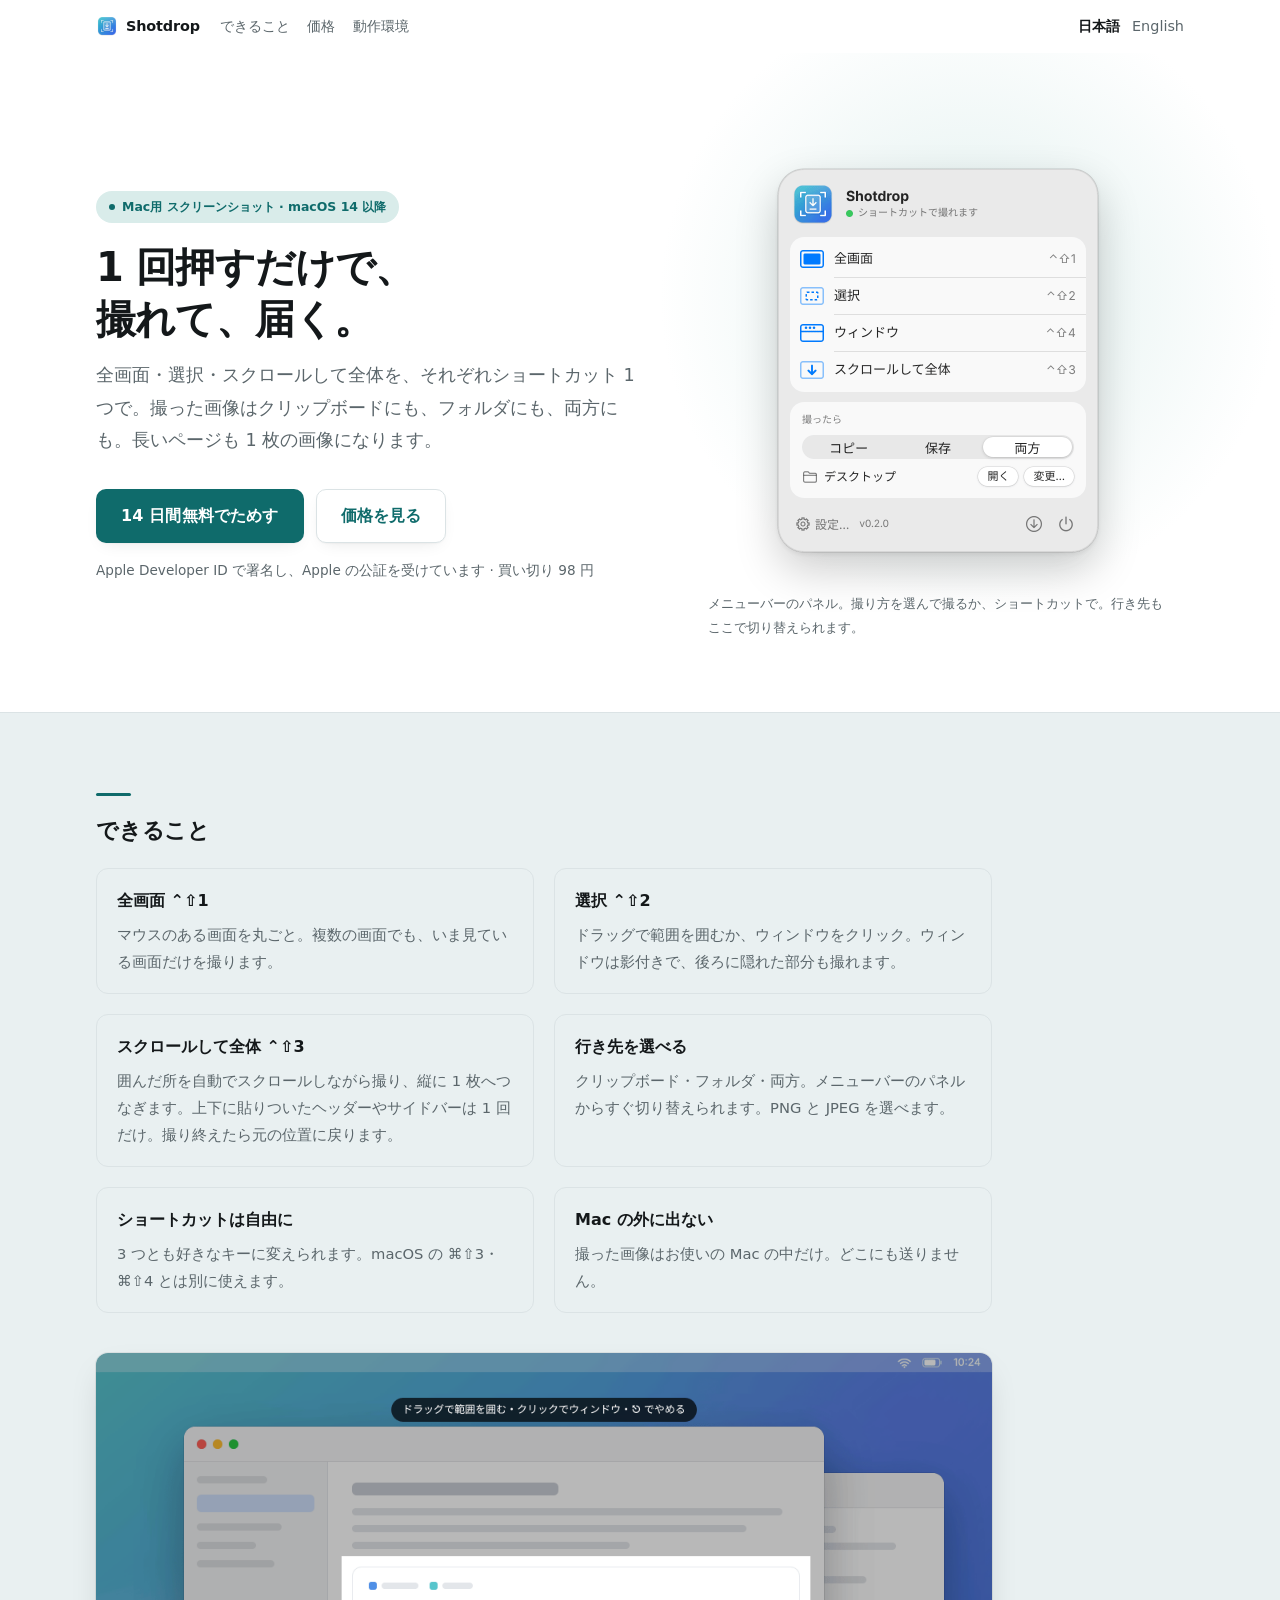
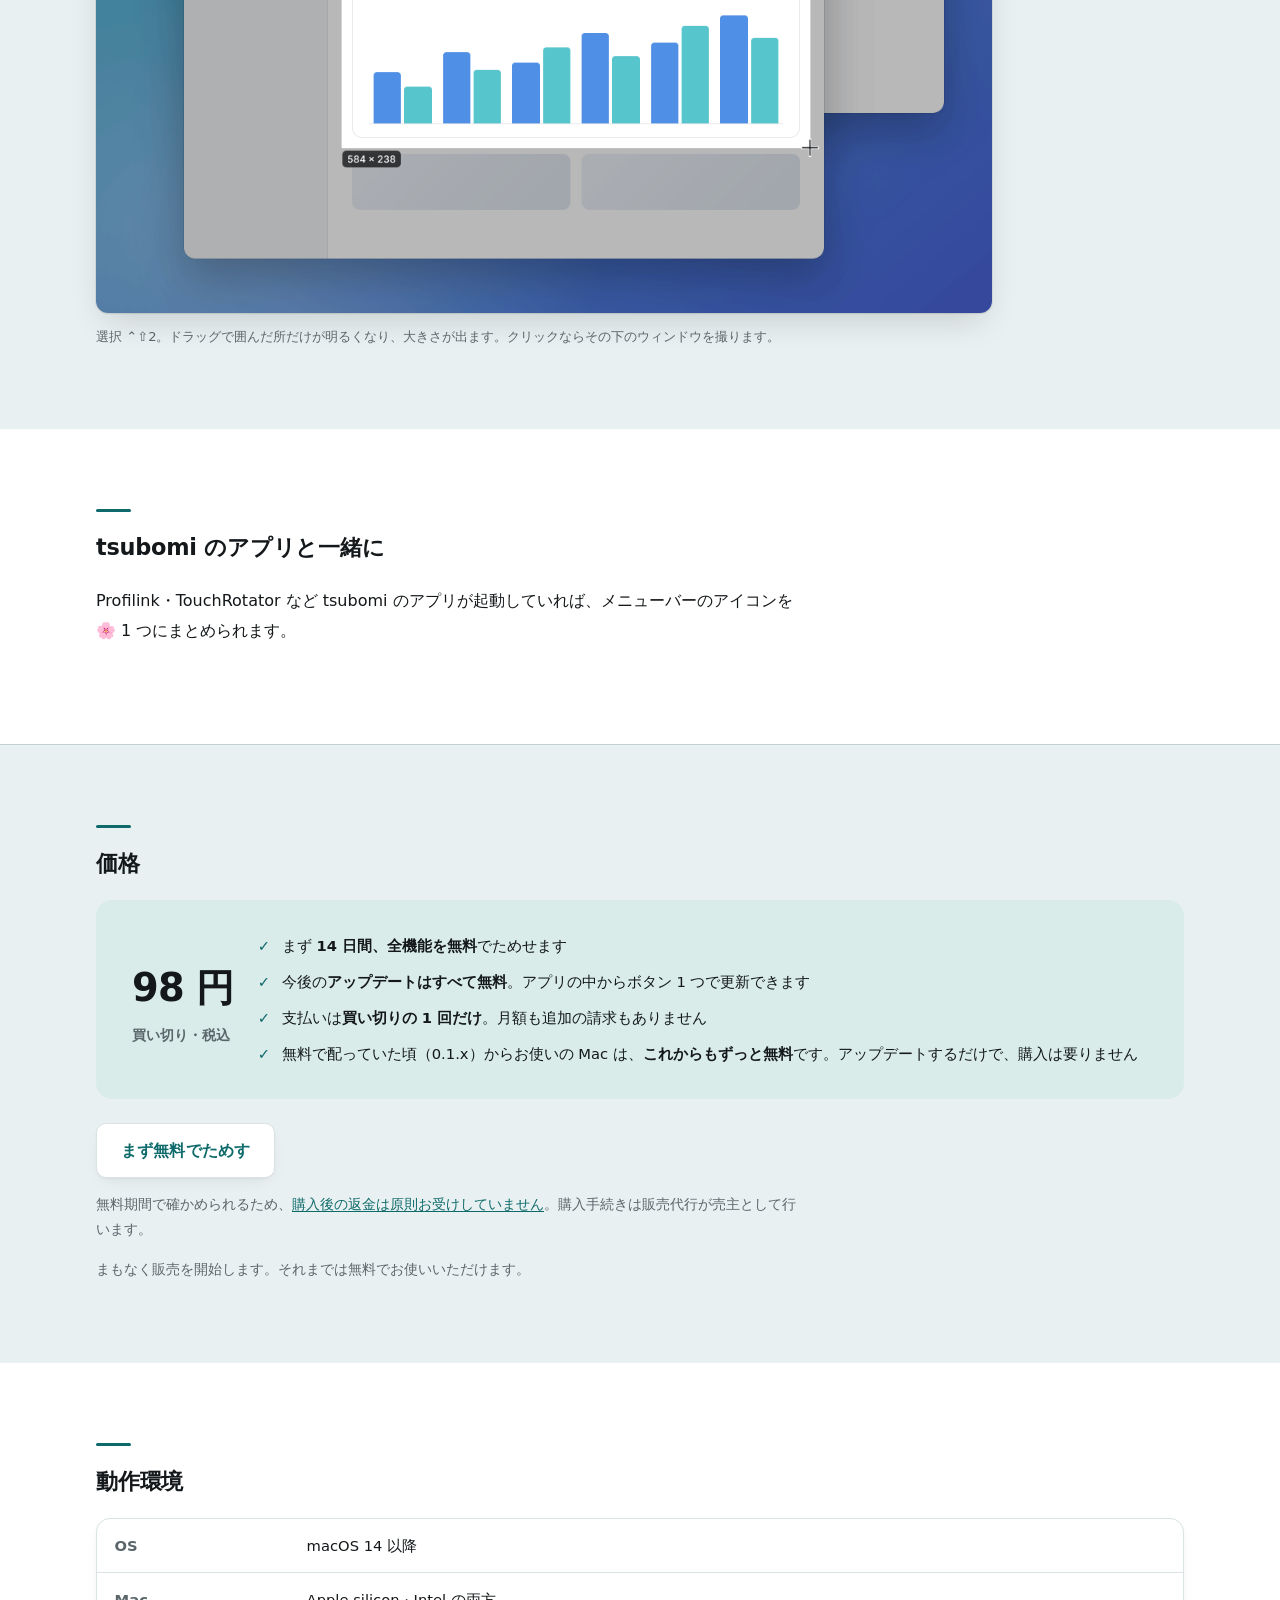
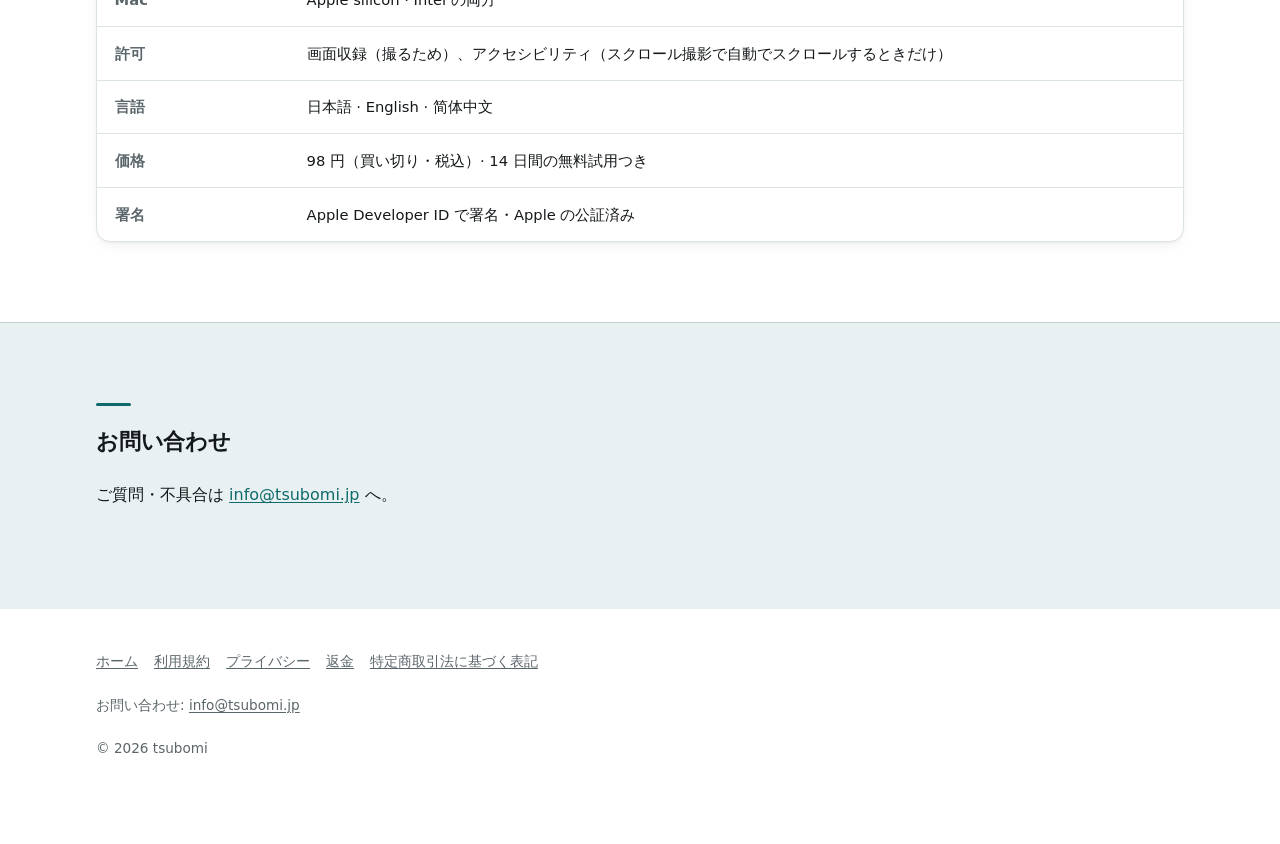
==== commit c0587a6a: "サイトを更新する" ====
--- a/docs/index.html
+++ b/docs/index.html
@@ -9,7 +9,10 @@
 <meta property="og:url" content="https://shotdrop.tsubomi.jp/">
 <meta property="og:title" content="Shotdrop — Mac用 スクリーンショット">
 <meta property="og:description" content="全画面・選択・スクロールして全体を、それぞれショートカット 1 つで。撮った画像はクリップボードにも、フォルダにも、両方にも。長いページも 1 枚の画像になります。">
-<meta property="og:image" content="https://shotdrop.tsubomi.jp/appicon.png">
+<meta property="og:image" content="https://shotdrop.tsubomi.jp/og-image.png">
+<meta property="og:image:width" content="1200">
+<meta property="og:image:height" content="630">
+<meta name="twitter:card" content="summary_large_image">
 <link rel="alternate" hreflang="en" href="https://shotdrop.tsubomi.jp/en/">
 <link rel="stylesheet" href="style.css">
 <link rel="icon" href="appicon.png">
@@ -33,7 +36,8 @@
     <p class="note">Apple Developer ID で署名し、Apple の公証を受けています &middot; 買い切り 98 円</p>
   </div>
   <figure class="shot-figure">
-    <img class="shot" src="appicon.png" alt="Shotdrop" width="256" height="256">
+    <img class="shot panel-shot" src="panel.png" alt="Shotdrop のメニューバーのパネル。全画面・選択・ウィンドウ・スクロールして全体の 4 つの撮り方とショートカット、撮ったあとの行き先（コピー・保存・両方）が並んでいる" width="416" height="483">
+    <figcaption>メニューバーのパネル。撮り方を選んで撮るか、ショートカットで。行き先もここで切り替えられます。</figcaption>
   </figure>
 </div></div>
 
@@ -65,6 +69,10 @@
       <p>撮った画像はお使いの Mac の中だけ。どこにも送りません。</p>
     </div>
   </div>
+  <figure class="fig screen-shot reveal">
+    <img class="shot" src="selection.png" alt="選択で撮るところ。画面が暗くなり、ドラッグで囲んだグラフの部分だけが明るく、白い枠と「584 × 238」の大きさが出ている。上に「ドラッグで範囲を囲む・クリックでウィンドウ・⎋ でやめる」の案内" width="1120" height="700" loading="lazy">
+    <figcaption>選択 ⌃⇧2。ドラッグで囲んだ所だけが明るくなり、大きさが出ます。クリックならその下のウィンドウを撮ります。</figcaption>
+  </figure>
 </div></section>
 
 <section><div class="wrap">
--- a/docs/style.css
+++ b/docs/style.css
@@ -189,6 +189,14 @@
    撮っているので、この上限までなら Retina の画面でもくっきり見える。 */
 img.shot.menu-panel { max-width: 380px; border-radius: 26px; box-shadow: 0 18px 50px rgba(0,0,0,.18), 0 0 0 1px rgba(0,0,0,.06); }
 .macwin.app { max-width: 440px; margin: 0 auto; }
+/* Shotdrop's panel picture carries its own shadow and transparent corners, so it gets
+   no frame here; 416px is its size in points (shadow included), drawn at 2x. */
+img.shot.panel-shot { max-width: 416px; }
+/* Pull the caption up over the empty shadow room at the bottom of the picture. */
+img.shot.panel-shot + figcaption { margin-top: -1.5rem; }
+/* The selection screen: a whole (made-up) screen under the features. */
+.fig.screen-shot { margin: 2.5rem 0 0; max-width: 56rem; }
+.fig.screen-shot img { border-radius: 12px; box-shadow: var(--shadow), 0 0 0 1px rgba(0,0,0,.06); }
 .shot-figure { margin: 0; display: grid; justify-items: center; }
 .shot-figure figcaption { max-width: 460px; margin-top: .9rem; font-size: .8rem; color: var(--muted); }
 @media (max-width: 60rem) { .shot-figure { margin-top: 1rem; } }
